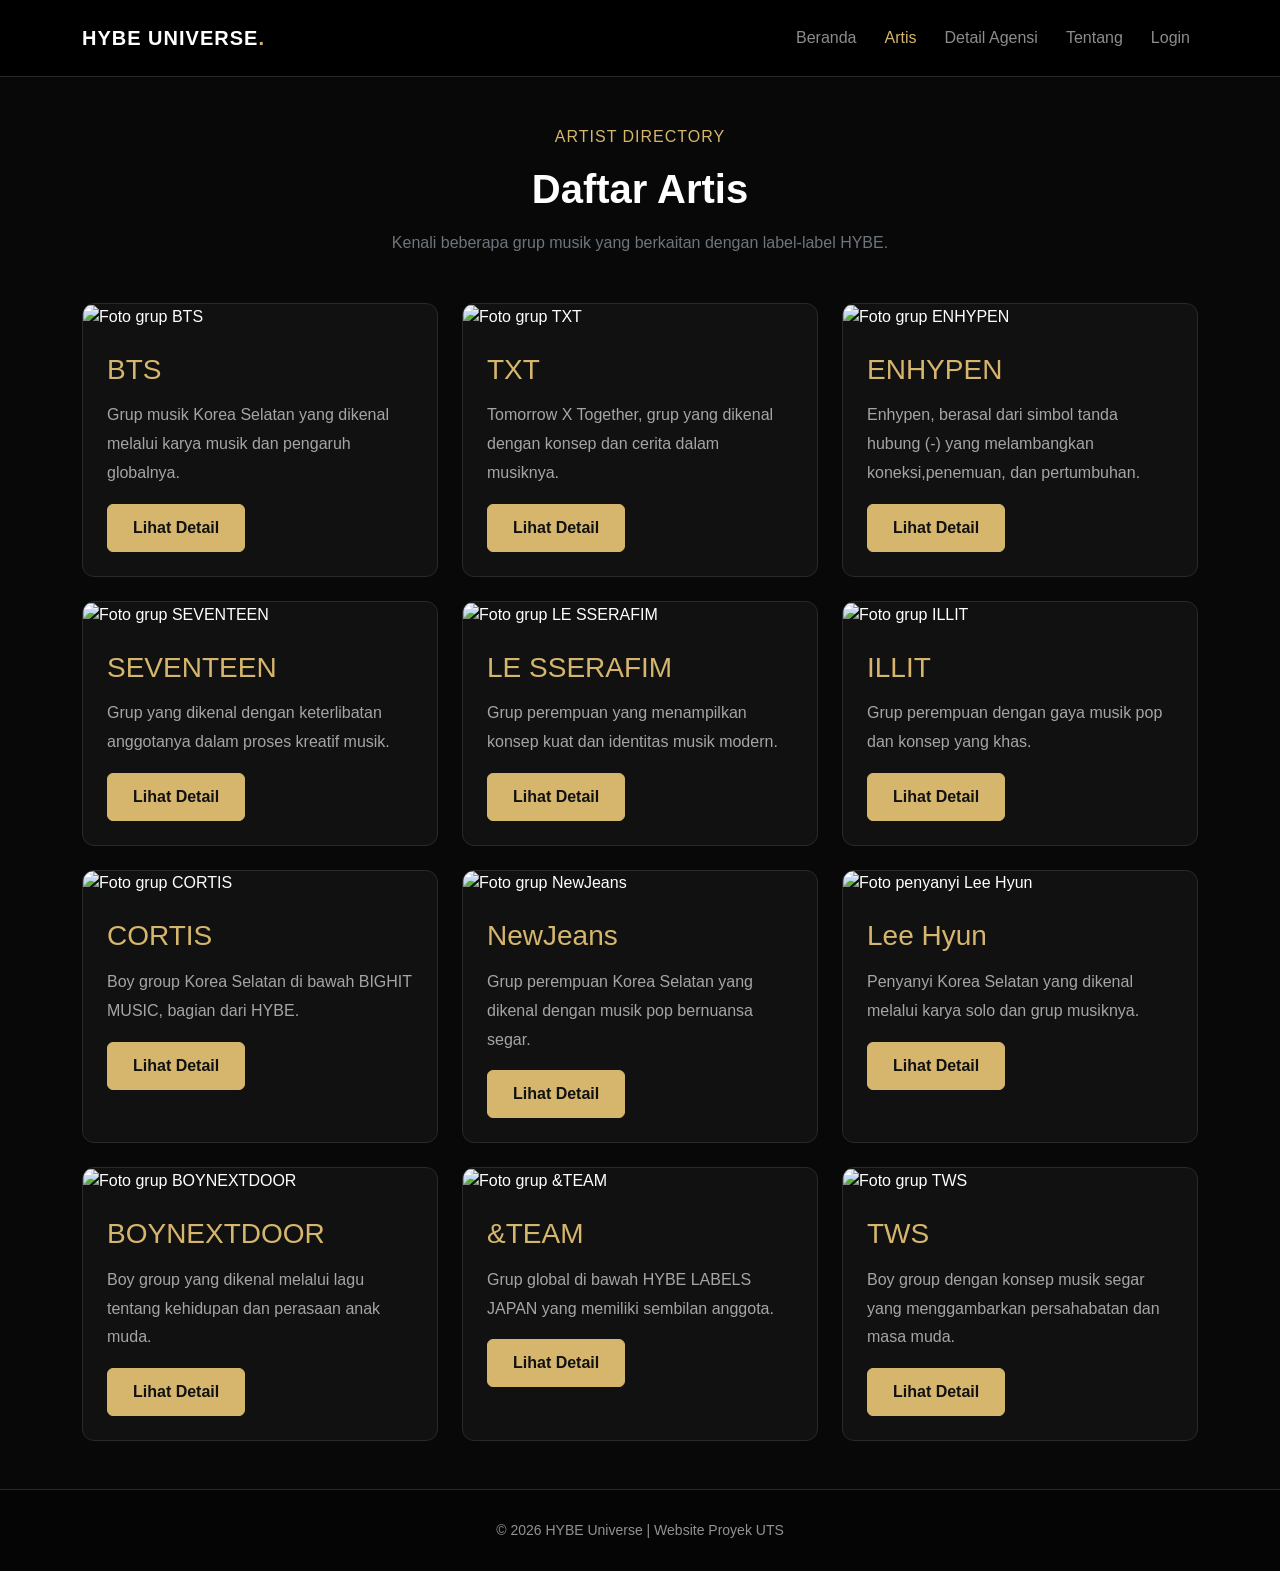
==== artis.html @ cd8e4d2a "Upload website HYBE Universe" ====
<!DOCTYPE html>
<html lang="id">
<head>
    <meta charset="UTF-8">
    <meta name="viewport" content="width=device-width, initial-scale=1.0">
    <title>HYBE Universe | Daftar Artis</title>
    <link href="https://cdn.jsdelivr.net/npm/bootstrap@5.3.8/dist/css/bootstrap.min.css" rel="stylesheet">
    <link rel="stylesheet" href="css/style.css">
</head>

<body>
    <nav class="navbar navbar-expand-lg navbar-dark bg-black sticky-top">
        <div class="container">
            <a class="navbar-brand fw-bold" href="index.html">HYBE UNIVERSE<span>.</span></a>
            <button class="navbar-toggler" data-bs-toggle="collapse" data-bs-target="#menu">
                <span class="navbar-toggler-icon"></span>
            </button>
            <div class="collapse navbar-collapse" id="menu">
                <ul class="navbar-nav ms-auto">
                    <li class="nav-item"><a class="nav-link" href="index.html">Beranda</a></li>
                    <li class="nav-item"><a class="nav-link active" href="artis.html">Artis</a></li>
                    <li class="nav-item"><a class="nav-link" href="detail.html?jenis=agensi">Detail Agensi</a></li>
                    <li class="nav-item"><a class="nav-link" href="tentang.html">Tentang</a></li>
                    <li class="nav-item"><a class="nav-link" href="login.html">Login</a></li>
                </ul>
            </div>
        </div>
    </nav>

    <section class="container py-5">
        <div class="text-center mb-5">
            <p class="text-gold">ARTIST DIRECTORY</p>
            <h1 class="section-title">Daftar Artis</h1>
            <p class="text-secondary">Kenali beberapa grup musik yang berkaitan dengan label-label HYBE.</p>
        </div>

        <div class="row g-4">
            <div class="col-md-6 col-lg-4">
                <div class="artist-card h-100">
                    <img src="Gambar/BTS.jpg"
                            alt="Foto grup BTS"
                            class="artist-img">
                    <div class="p-4">
                        <h3>BTS</h3>
                        <p>Grup musik Korea Selatan yang dikenal melalui karya musik dan pengaruh globalnya.</p>
                        <a href="detail.html?artis=BTS" class="btn btn-gold">Lihat Detail</a>
                    </div>
                </div>
            </div>

            <div class="col-md-6 col-lg-4">
                <div class="artist-card h-100">
                    <img src="Gambar/TXT.jpg"
                            alt="Foto grup TXT"
                            class="artist-img">
                    <div class="p-4">
                        <h3>TXT</h3>
                        <p>Tomorrow X Together, grup yang dikenal dengan konsep dan cerita dalam musiknya.</p>
                        <a href="detail.html?artis=TXT" class="btn btn-gold">Lihat Detail</a>
                    </div>
                </div>
            </div>

            <div class="col-md-6 col-lg-4">
                <div class="artist-card h-100">
                    <img src="Gambar/ENHYPEN.jpg"
                            alt="Foto grup ENHYPEN"
                            class="artist-img">
                    <div class="p-4">
                        <h3>ENHYPEN</h3>
                        <p>Enhypen, berasal dari simbol tanda hubung (-) yang melambangkan koneksi,penemuan, dan pertumbuhan.</p>
                        <a href="detail.html?artis=ENHYPEN" class="btn btn-gold">Lihat Detail</a>
                    </div>
                </div>
            </div>

            <div class="col-md-6 col-lg-4">
                <div class="artist-card h-100">
                    <img src="Gambar/SEVENTEEN.jpg"
                            alt="Foto grup SEVENTEEN"
                            class="artist-img">
                    <div class="p-4">
                        <h3>SEVENTEEN</h3>
                        <p>Grup yang dikenal dengan keterlibatan anggotanya dalam proses kreatif musik.</p>
                        <a href="detail.html?artis=SEVENTEEN" class="btn btn-gold">Lihat Detail</a>
                    </div>
                </div>
            </div>

            <div class="col-md-6 col-lg-4">
                <div class="artist-card h-100">
                    <img src="Gambar/LE SSERAFIM.jpg"
                            alt="Foto grup LE SSERAFIM"
                            class="artist-img">
                    <div class="p-4">
                        <h3>LE SSERAFIM</h3>
                        <p>Grup perempuan yang menampilkan konsep kuat dan identitas musik modern.</p>
                        <a href="detail.html?artis=LE%20SSERAFIM" class="btn btn-gold">Lihat Detail</a>
                    </div>
                </div>
            </div>

            <div class="col-md-6 col-lg-4">
                <div class="artist-card h-100">
                    <img src="Gambar/ILLIT.jpg"
                            alt="Foto grup ILLIT"
                            class="artist-img">
                    <div class="p-4">
                        <h3>ILLIT</h3>
                        <p>Grup perempuan dengan gaya musik pop dan konsep yang khas.</p>
                        <a href="detail.html?artis=ILLIT" class="btn btn-gold">Lihat Detail</a>
                    </div>
                </div>
            </div>

           <div class="col-md-6 col-lg-4">
                <div class="artist-card h-100">
                    <img src="Gambar/CORTIS.jpg"
                            alt="Foto grup CORTIS"
                            class="artist-img">
                    <div class="p-4">
                        <h3>CORTIS</h3>
                        <p>Boy group Korea Selatan di bawah BIGHIT MUSIC, bagian dari HYBE.</p>
                        <a href="detail.html?artis=CORTIS" class="btn btn-gold">Lihat Detail</a>
                    </div>
                </div>
            </div>

            <div class="col-md-6 col-lg-4">
                <div class="artist-card h-100">
                    <img src="Gambar/NEWJEANS.jpg"
                            alt="Foto grup NewJeans"
                            class="artist-img">
                    <div class="p-4">
                        <h3>NewJeans</h3>
                        <p>Grup perempuan Korea Selatan yang dikenal dengan musik pop bernuansa segar.</p>
                        <a href="detail.html?artis=NEWJEANS" class="btn btn-gold">Lihat Detail</a>
                    </div>
                </div>
            </div>

            <div class="col-md-6 col-lg-4">
                <div class="artist-card h-100">
                    <img src="Gambar/LEE HYUN.jpg"
                            alt="Foto penyanyi Lee Hyun"
                            class="artist-img">
                    <div class="p-4">
                        <h3>Lee Hyun</h3>
                        <p>Penyanyi Korea Selatan yang dikenal melalui karya solo dan grup musiknya.</p>
                        <a href="detail.html?artis=LEE HYUN" class="btn btn-gold">Lihat Detail</a>
                    </div>
                </div>
            </div>

            <div class="col-md-6 col-lg-4">
                <div class="artist-card h-100">
                    <img src="Gambar/BOYNEXTDOOR.jpg"
                        alt="Foto grup BOYNEXTDOOR"
                        class="artist-img">
                    <div class="p-4">
                        <h3>BOYNEXTDOOR</h3>
                        <p>Boy group yang dikenal melalui lagu tentang kehidupan dan perasaan anak muda.</p>
                        <a href="detail.html?artis=BOYNEXTDOOR"
                        class="btn btn-gold">Lihat Detail</a>
                    </div>
                </div>
            </div>

            <div class="col-md-6 col-lg-4">
                <div class="artist-card h-100">
                    <img src="Gambar/&TEAM.jpg"
                        alt="Foto grup &TEAM"
                        class="artist-img">
                    <div class="p-4">
                        <h3>&TEAM</h3>
                        <p>Grup global di bawah HYBE LABELS JAPAN yang memiliki sembilan anggota.</p>
                        <a href="detail.html?artis=%26TEAM"
                        class="btn btn-gold">Lihat Detail</a>
                    </div>
                </div>
            </div>

            <div class="col-md-6 col-lg-4">
                <div class="artist-card h-100">
                    <img src="Gambar/TWS.jpg"
                        alt="Foto grup TWS"
                        class="artist-img">
                    <div class="p-4">
                        <h3>TWS</h3>
                        <p>Boy group dengan konsep musik segar yang menggambarkan persahabatan dan masa muda.</p>
                        <a href="detail.html?artis=TWS"
                        class="btn btn-gold">Lihat Detail</a>
                    </div>
                </div>
            </div>
        </div>
    </section>

    <footer class="footer text-center">
        <p>© 2026 HYBE Universe | Website Proyek UTS</p>
    </footer>

    <script src="https://cdn.jsdelivr.net/npm/bootstrap@5.3.8/dist/js/bootstrap.bundle.min.js"></script>
</body>
</html>
---- css/style.css ----
/* 1. VARIABEL WARNA UTAMA WEBSITE Digunakan agar warna mudah diubah dan konsisten.*/
:root {
    --gold: #d6b66d;
    --black: #080808;
    --dark: #111111;
    --gray: #a5a5a5;
}

/* 2. PENGATURAN DASAR WEBSITE Mengatur jenis huruf, warna latar, dan margin.*/
body {
    font-family: Arial, sans-serif;
    background-color: var(--black);
    color: #ffffff;
    margin: 0;
}

/* 3. NAVBAR / MENU NAVIGASI Mengatur jarak dan garis bawah navbar.*/
.navbar {
    padding: 18px 0;
    border-bottom: 1px solid #292929;
}

/* Mengatur jarak antarhuruf pada logo website */
.navbar-brand {
    letter-spacing: 1px;
}

/* Memberikan warna emas pada tanda titik logo */
.navbar-brand span {
    color: var(--gold);
}

/* Mengatur jarak dan animasi warna pada menu navigasi */
.nav-link {
    margin-left: 12px;
    transition: color 0.3s;
}

/* Mengubah warna menu saat diarahkan atau sedang aktif */
.nav-link:hover,
.nav-link.active {
    color: var(--gold) !important;
}

/* 4. HERO SECTION BERANDA Bagian utama beranda dengan gambar latar gedung HYBE.*/
.hero {
    min-height: 600px;
    padding: 100px 6%;

    /* Mengatur isi hero agar tersusun vertikal */
    display: flex;
    flex-direction: column;
    justify-content: center;

    /* Memberikan lapisan gelap di atas gambar latar */
    background-image:
        linear-gradient(
            90deg,
            rgba(0, 0, 0, 0.88),
            rgba(0, 0, 0, 0.45)
        ),
        url("../Gambar/Gedung HYBE.jpg");

    /* Mengatur gambar agar memenuhi area hero */
    background-size: cover;
    background-position: center;
    background-repeat: no-repeat;

    color: white;
}

/* Mengatur ukuran, ketebalan, dan jarak judul hero */
.hero h1 {
    font-size: clamp(2.5rem, 6vw, 5rem);
    font-weight: 800;
    letter-spacing: 2px;
    margin: 15px 0;
}

/* Memberikan warna emas pada teks tertentu di judul hero */
.hero h1 span {
    color: var(--gold);
}

/* Mengatur warna dan lebar teks penjelasan hero */
.hero-text {
    color: #c2c2c2;
    max-width: 600px;
    line-height: 1.8;
}

/* 5. WARNA TEKS EMAS Digunakan pada label, tautan, dan teks khusus.*/
.text-gold {
    color: var(--gold) !important;
    letter-spacing: 1px;
}

/* 6. TOMBOL UTAMA BERWARNA EMAS Mengatur tampilan tombol dan efek hover.*/
.btn-gold {
    background-color: var(--gold);
    color: #111111;
    border: 1px solid var(--gold);
    padding: 11px 25px;
    font-weight: bold;
    transition: 0.3s;
}

/* Mengubah tampilan tombol saat diarahkan mouse */
.btn-gold:hover {
    background-color: #ffffff;
    border-color: #ffffff;
    color: #111111;
}

/* 7. TOMBOL OUTLINE EMAS Tombol dengan latar transparan dan garis emas.*/
.btn-outline-gold {
    border: 1px solid var(--gold);
    color: var(--gold);
    padding: 11px 25px;
}

/* Memberikan latar emas saat tombol diarahkan mouse */
.btn-outline-gold:hover {
    background-color: var(--gold);
    color: #111111;
}

/* 8. JUDUL SECTION Mengatur ketebalan dan jarak bawah judul.*/
.section-title {
    font-weight: 700;
    margin-bottom: 18px;
}

/* 9. KARTU INFORMASI DAN KARTU ARTIS Mengatur latar, garis tepi, sudut, dan transisi.*/
.info-card,
.artist-card {
    background-color: var(--dark);
    border: 1px solid #292929;
    border-radius: 12px;
    overflow: hidden;
    transition: transform 0.3s, border-color 0.3s;
}

/* Memberikan ruang di dalam kartu informasi */
.info-card {
    padding: 28px;
}

/* Mengatur warna judul kartu */
.info-card h3,
.info-card h4,
.artist-card h3 {
    color: var(--gold);
    margin-bottom: 15px;
}

/* Mengatur warna dan jarak baris teks dalam kartu */
.info-card p,
.artist-card p {
    color: var(--gray);
    line-height: 1.8;
}

/* Mengangkat kartu sedikit dan mengubah garis saat hover */
.info-card:hover,
.artist-card:hover {
    transform: translateY(-5px);
    border-color: var(--gold);
}

/* Mengatur ukuran gambar pada kartu artis */
.artist-card img {
    width: 100%;
    height: 230px;
    object-fit: cover;
}

/* 10. BAGIAN HIGHLIGHT Memberikan latar gelap dan garis pembatas section.*/
.highlight-section {
    background-color: #101010;
    border-top: 1px solid #242424;
    border-bottom: 1px solid #242424;
}

/* Mengatur tampilan daftar informasi pada halaman detail */
.detail-list {
    color: #c6c6c6;
    line-height: 2;
    padding-left: 20px;
}

/* Membatasi lebar teks pada halaman Tentang */
.about-text {
    max-width: 720px;
    line-height: 1.9;
}

/* 11. FOOTER / BAGIAN BAWAH WEBSITE Mengatur warna latar, garis, dan teks footer.*/
.footer {
    background-color: #050505;
    border-top: 1px solid #292929;
    padding: 25px 15px;
    color: #929292;
    font-size: 14px;
}

/* Menghilangkan margin berlebih pada paragraf footer */
.footer p {
    margin: 5px 0;
}

/* 12. HALAMAN LOGIN Mengatur tinggi minimum halaman login.*/
.login-page {
    min-height: 100vh;
}

/* Menempatkan kartu login di tengah halaman */
.login-container {
    display: flex;
    align-items: center;
    justify-content: center;
    padding-top: 60px;
    padding-bottom: 60px;
    min-height: 70vh;
}

/* Mengatur bentuk dan ukuran kotak login */
.login-card {
    background-color: #111111;
    border: 1px solid #303030;
    border-radius: 16px;
    padding: 35px;
    width: 100%;
    max-width: 470px;
}

/* Mengatur warna label input pada form */
.form-label {
    color: #eeeeee;
}

/* Mengatur latar, teks, garis, dan ruang input */
.form-control {
    background-color: #1b1b1b;
    color: #ffffff;
    border: 1px solid #414141;
    padding: 12px;
}

/* Memberikan garis emas saat input dipilih atau diklik */
.form-control:focus {
    background-color: #1b1b1b;
    color: #ffffff;
    border-color: var(--gold);
    box-shadow: 0 0 0 0.2rem rgba(214, 182, 109, 0.15);
}

/* Mengatur warna teks petunjuk di dalam input */
.form-control::placeholder {
    color: #777777;
}

/* 13. RESPONSIVE UNTUK LAYAR HP KECIL Menyesuaikan hero, kartu login, dan navbar.*/
@media (max-width: 576px) {
    .hero {
        min-height: 430px;
        padding: 65px 0;
    }

    .hero h1 {
        letter-spacing: 0;
    }

    .login-card {
        padding: 25px 20px;
    }

    .nav-link {
        margin-left: 0;
    }
}

/* 14. GAMBAR HYBE Mengatur wadah gambar dan tinggi gambar.*/
.hybe-image {
    position: relative;
    width: 100%;
    height: 420px;
    overflow: hidden;
    background-color: #101010;
}

/* Mengatur gambar agar memenuhi wadah */
.hybe-logo {
    display: block;
    width: 100%;
    height: 100%;
    object-fit: cover;
    object-position: center;

    /* Membuat bagian atas dan bawah gambar memudar */
    -webkit-mask-image: linear-gradient(
        to bottom,
        transparent 0%,
        black 18%,
        black 65%,
        transparent 100%
    );

    mask-image: linear-gradient(
        to bottom,
        transparent 0%,
        black 18%,
        black 65%,
        transparent 100%
    );
}

/* Memastikan bagian highlight tidak menampilkan isi yang meluber */
.highlight-section {
    background-color: #101010;
    overflow: hidden;
}

/* Mengurangi tinggi gambar HYBE pada layar HP */
@media (max-width: 576px) {
    .hybe-image {
        height: 250px;
    }
}

/* 15. ANIMASI GARIS KOTAK ALA HYBE Membuat beberapa kotak garis yang membesar dan mengecil.*/
/* Wadah utama animasi */
.hybe-animation {
    position: relative;
    min-height: 600px;
    background: #000;
    display: flex;
    align-items: center;
    justify-content: center;
    overflow: hidden;
    isolation: isolate;
}

/* Tampilan dasar seluruh kotak animasi */
.animated-box {
    position: absolute;
    width: 60%;
    height: 72%;
    border: 1px solid rgba(242, 242, 7, 0.733);
    border-radius: 6px;

/* Menjalankan animasi pembesaran dan pengecilan */
    animation: boxMove 2s ease-in-out infinite alternate;
}

/* Kotak pertama: ukuran paling besar */
.box-1 {
    width: 60%;
    height: 72%;
    animation-delay: 0.5s;
}

/* Kotak kedua: ukuran lebih kecil */
.box-2 {
    width: 51%;
    height: 59%;
    animation-delay: 0.5s;
}

/* Kotak ketiga: ukuran sedang */
.box-3 {
    width: 40%;
    height: 45%;
    animation-delay: 1s;
}

/* Kotak keempat: ukuran paling kecil */
.box-4 {
    width: 27%;
    height: 30%;
    animation-delay: 1.5s;
}

/* Mengatur posisi teks agar berada di depan kotak */
.animation-text {
    position: relative;
    z-index: 2;
    width: 100%;
    text-align: center;
    padding: 20px;
}

/* Mengatur tampilan judul di dalam animasi */
.animation-text h1,
.animation-text h2 {
    color: #ffff00;
    font-weight: 900;
    font-size: clamp(24px, 5.5vw, 64px);
    line-height: 0.95;
    margin: 0;
    letter-spacing: -2px;
}

/* 16. GERAKAN ANIMASI KOTAK @keyframes menentukan perubahan animasi dari awal sampai akhir. */
@keyframes boxMove {
    /* Posisi awal: kotak sedikit mengecil dan lebih transparan */
    0% {
        transform: scale(0.92);
        opacity: 0.35;
    }

/* Posisi tengah: garis menjadi lebih terlihat */
    50% {
        opacity: 0.8;
    }

/* Posisi akhir: kotak membesar dan sedikit memudar */
    100% {
        transform: scale(1.08);
        opacity: 0.45;
    }
}

/* 17. RESPONSIVE ANIMASI UNTUK HP Menyesuaikan tinggi kotak dan ukuran judul di layar kecil. */
@media (max-width: 768px) {
    .hybe-animation {
        min-height: 420px;
    }

    .animated-box {
        width: 85%;
    }

    .box-2 {
        width: 72%;
    }

    .box-3 {
        width: 58%;
    }

    .box-4 {
        width: 40%;
    }

    .animation-text h1,
    .animation-text h2 {
        letter-spacing: -1px;
    }
}

/* 18. Perpindahan halaman cepat dan halus */
body {
    animation: halamanMasuk 0.15s ease-out;
}

@keyframes halamanMasuk {
    from {
        opacity: 0.8;
    }

    to {
        opacity: 1;
    }
}

/* Transisi warna menu */
.navbar .nav-link {
    transition: color 0.2s ease;
}

.navbar .nav-link:hover {
    color: #f5c451 !important;
}
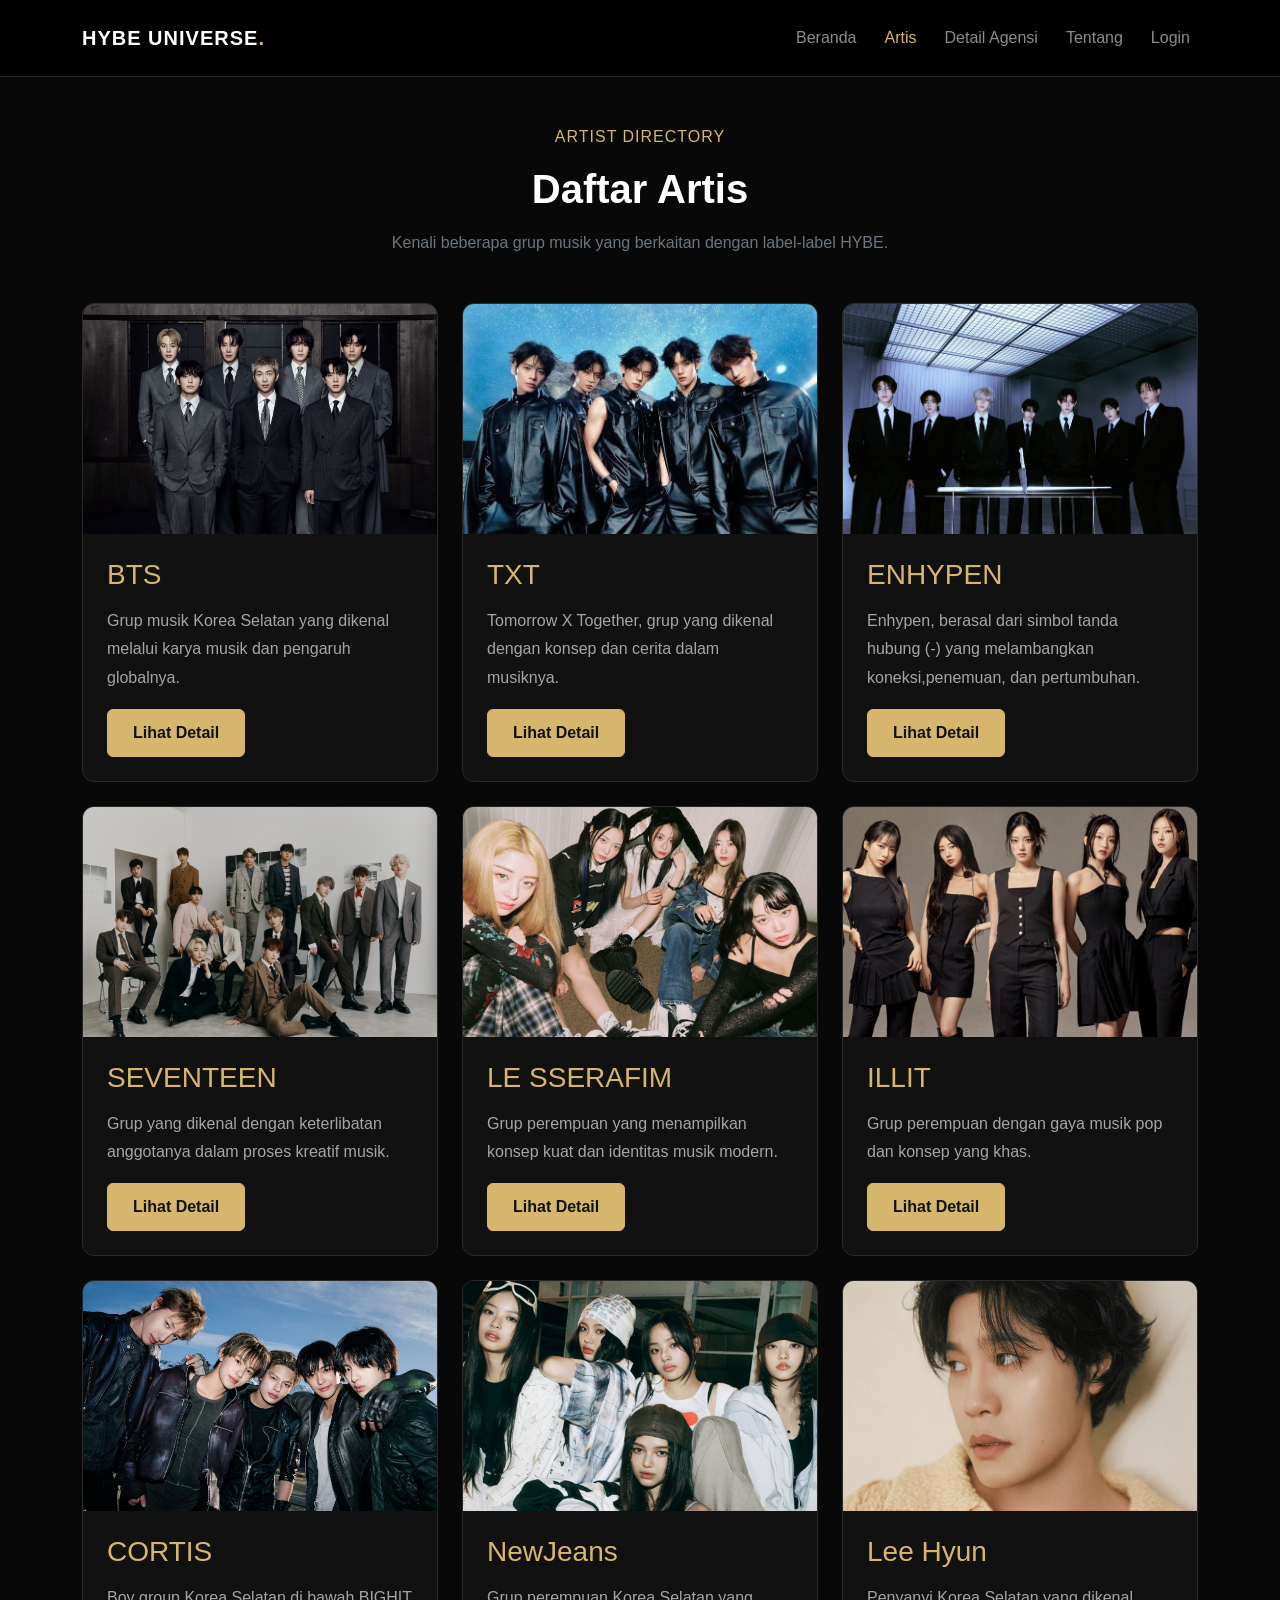
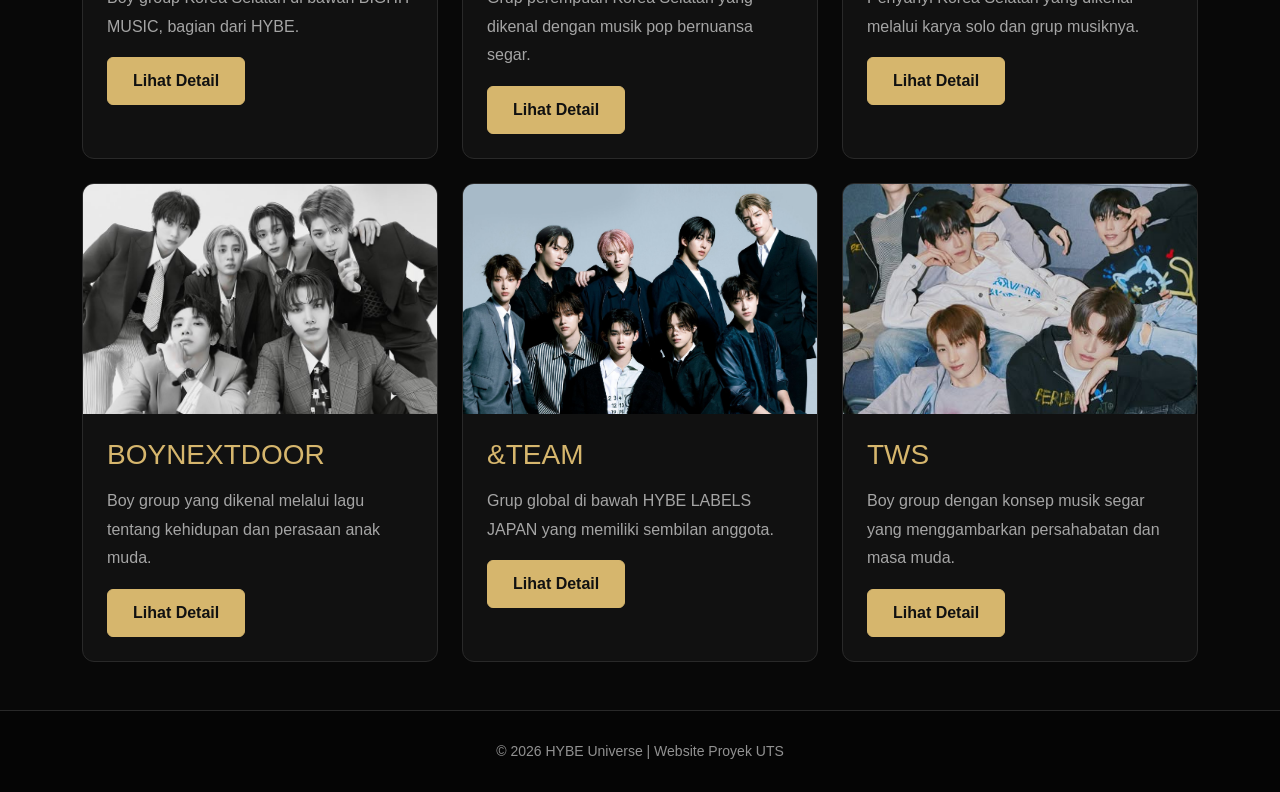
==== commit 9ae65bb8: "Memperbaiki gambar website" ====
--- a/artis.html
+++ b/artis.html
@@ -37,7 +37,7 @@
         <div class="row g-4">
             <div class="col-md-6 col-lg-4">
                 <div class="artist-card h-100">
-                    <img src="Gambar/BTS.jpg"
+                    <img src="GAMBAR/BTS.jpg"
                             alt="Foto grup BTS"
                             class="artist-img">
                     <div class="p-4">
@@ -50,7 +50,7 @@
 
             <div class="col-md-6 col-lg-4">
                 <div class="artist-card h-100">
-                    <img src="Gambar/TXT.jpg"
+                    <img src="GAMBAR/TXT.jpg"
                             alt="Foto grup TXT"
                             class="artist-img">
                     <div class="p-4">
@@ -63,7 +63,7 @@
 
             <div class="col-md-6 col-lg-4">
                 <div class="artist-card h-100">
-                    <img src="Gambar/ENHYPEN.jpg"
+                    <img src="GAMBAR/ENHYPEN.jpg"
                             alt="Foto grup ENHYPEN"
                             class="artist-img">
                     <div class="p-4">
@@ -76,7 +76,7 @@
 
             <div class="col-md-6 col-lg-4">
                 <div class="artist-card h-100">
-                    <img src="Gambar/SEVENTEEN.jpg"
+                    <img src="GAMBAR/SEVENTEEN.jpg"
                             alt="Foto grup SEVENTEEN"
                             class="artist-img">
                     <div class="p-4">
@@ -89,7 +89,7 @@
 
             <div class="col-md-6 col-lg-4">
                 <div class="artist-card h-100">
-                    <img src="Gambar/LE SSERAFIM.jpg"
+                    <img src="GAMBAR/LE SSERAFIM.jpg"
                             alt="Foto grup LE SSERAFIM"
                             class="artist-img">
                     <div class="p-4">
@@ -102,7 +102,7 @@
 
             <div class="col-md-6 col-lg-4">
                 <div class="artist-card h-100">
-                    <img src="Gambar/ILLIT.jpg"
+                    <img src="GAMBAR/ILLIT.jpg"
                             alt="Foto grup ILLIT"
                             class="artist-img">
                     <div class="p-4">
@@ -115,7 +115,7 @@
 
            <div class="col-md-6 col-lg-4">
                 <div class="artist-card h-100">
-                    <img src="Gambar/CORTIS.jpg"
+                    <img src="GAMBAR/CORTIS.jpg"
                             alt="Foto grup CORTIS"
                             class="artist-img">
                     <div class="p-4">
@@ -128,7 +128,7 @@
 
             <div class="col-md-6 col-lg-4">
                 <div class="artist-card h-100">
-                    <img src="Gambar/NEWJEANS.jpg"
+                    <img src="GAMBAR/NEWJEANS.jpg"
                             alt="Foto grup NewJeans"
                             class="artist-img">
                     <div class="p-4">
@@ -141,7 +141,7 @@
 
             <div class="col-md-6 col-lg-4">
                 <div class="artist-card h-100">
-                    <img src="Gambar/LEE HYUN.jpg"
+                    <img src="GAMBAR/LEE HYUN.jpg"
                             alt="Foto penyanyi Lee Hyun"
                             class="artist-img">
                     <div class="p-4">
@@ -154,7 +154,7 @@
 
             <div class="col-md-6 col-lg-4">
                 <div class="artist-card h-100">
-                    <img src="Gambar/BOYNEXTDOOR.jpg"
+                    <img src="GAMBAR/BOYNEXTDOOR.jpg"
                         alt="Foto grup BOYNEXTDOOR"
                         class="artist-img">
                     <div class="p-4">
@@ -168,7 +168,7 @@
 
             <div class="col-md-6 col-lg-4">
                 <div class="artist-card h-100">
-                    <img src="Gambar/&TEAM.jpg"
+                    <img src="GAMBAR/&TEAM.jpg"
                         alt="Foto grup &TEAM"
                         class="artist-img">
                     <div class="p-4">
@@ -182,7 +182,7 @@
 
             <div class="col-md-6 col-lg-4">
                 <div class="artist-card h-100">
-                    <img src="Gambar/TWS.jpg"
+                    <img src="GAMBAR/TWS.jpg"
                         alt="Foto grup TWS"
                         class="artist-img">
                     <div class="p-4">
